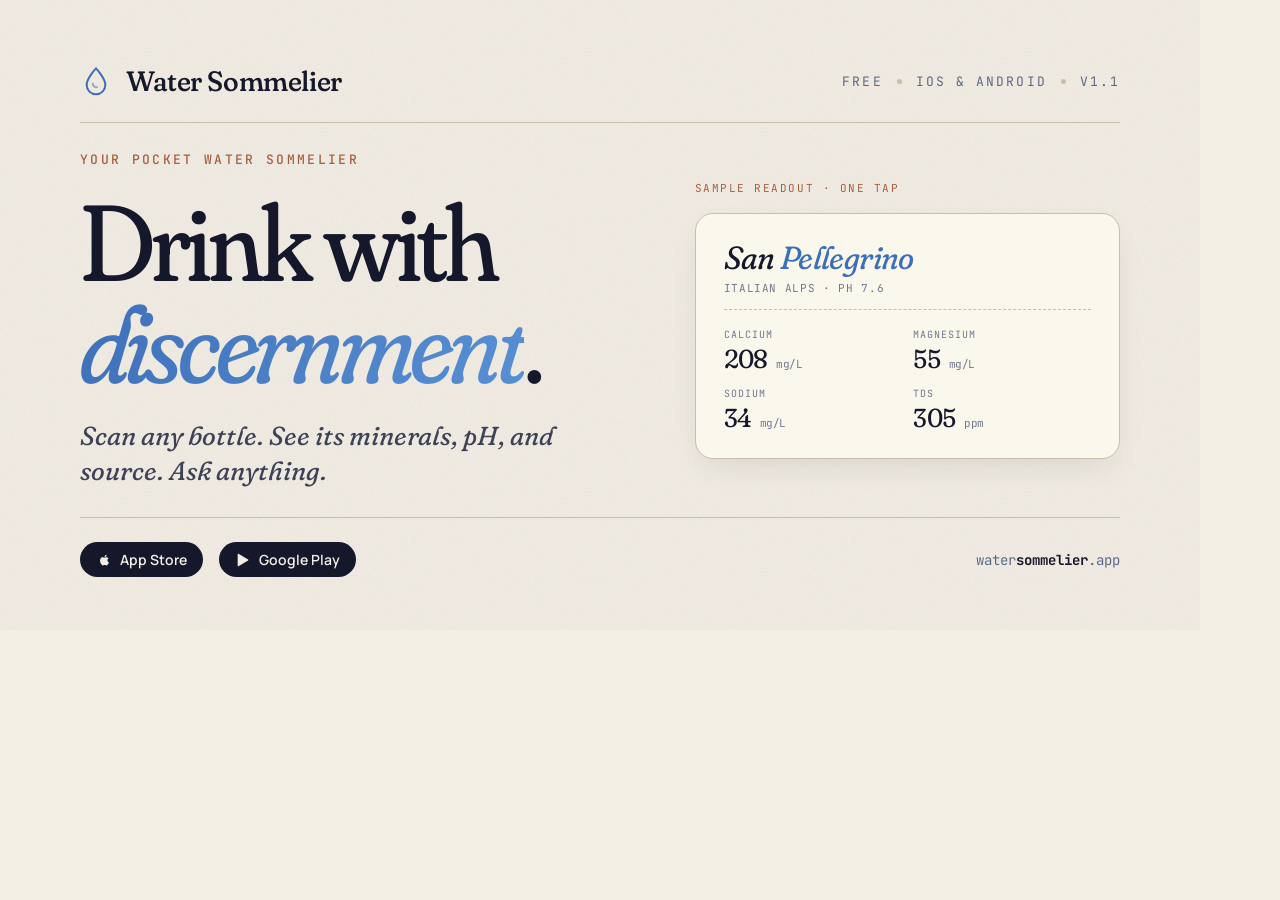
==== og-image.html @ 18b5c6a6 "Bucket A: Why-water-matters hook, testimonials + 4.9 rating bar, sticky mobile download CTA, real OG" ====
<!DOCTYPE html>
<html lang="en">
<head>
  <meta charset="UTF-8" />
  <title>Water Sommelier - OG Card</title>
  <link rel="preconnect" href="https://fonts.googleapis.com" />
  <link rel="preconnect" href="https://fonts.gstatic.com" crossorigin />
  <link href="https://fonts.googleapis.com/css2?family=Fraunces:ital,opsz,wght,SOFT@0,9..144,400..700,0..100;1,9..144,400..700,0..100&family=Manrope:wght@500;600&family=JetBrains+Mono:wght@500&display=swap" rel="stylesheet" />
  <style>
    * { box-sizing: border-box; margin: 0; padding: 0; }
    html, body {
      width: 1200px;
      height: 630px;
      overflow: hidden;
      background: #F4EFE5;
      color: #15182A;
      font-family: 'Manrope', sans-serif;
      position: relative;
    }
    /* Subtle paper grain */
    body::before {
      content: '';
      position: absolute;
      inset: 0;
      pointer-events: none;
      opacity: 0.5;
      mix-blend-mode: multiply;
      background-image: url("data:image/svg+xml;utf8,<svg xmlns='http://www.w3.org/2000/svg' width='220' height='220'><filter id='n'><feTurbulence type='fractalNoise' baseFrequency='0.85' numOctaves='2'/><feColorMatrix values='0 0 0 0 0.08, 0 0 0 0 0.07, 0 0 0 0 0.14, 0 0 0 0.13 0'/></filter><rect width='100%' height='100%' filter='url(%23n)'/></svg>");
    }
    .card {
      width: 100%;
      height: 100%;
      padding: 64px 80px;
      display: grid;
      grid-template-rows: auto 1fr auto;
      gap: 28px;
      position: relative;
    }

    /* Header */
    .header {
      display: flex;
      justify-content: space-between;
      align-items: center;
      padding-bottom: 24px;
      border-bottom: 1px solid #C9BFA6;
    }
    .brand {
      display: inline-flex;
      align-items: center;
      gap: 14px;
      font-family: 'Fraunces', Georgia, serif;
      font-variation-settings: 'opsz' 60, 'SOFT' 100;
      font-size: 28px;
      font-weight: 500;
      letter-spacing: -0.015em;
    }
    .brand svg { color: #3D6FB8; }
    .meta {
      font-family: 'JetBrains Mono', monospace;
      font-size: 13px;
      letter-spacing: 0.16em;
      text-transform: uppercase;
      color: #5A6A85;
      display: inline-flex;
      align-items: center;
      gap: 14px;
    }
    .meta .sep {
      width: 5px; height: 5px;
      background: #C9BFA6;
      border-radius: 50%;
    }

    /* Main content */
    .main {
      display: grid;
      grid-template-columns: minmax(0, 1.2fr) minmax(0, 1fr);
      gap: 60px;
      align-items: center;
    }
    .lockup {
      display: flex;
      flex-direction: column;
      gap: 24px;
    }
    .eyebrow {
      font-family: 'JetBrains Mono', monospace;
      font-size: 13px;
      letter-spacing: 0.18em;
      text-transform: uppercase;
      color: #A85F3C;
      font-weight: 500;
    }
    h1 {
      font-family: 'Fraunces', Georgia, serif;
      font-variation-settings: 'opsz' 144, 'SOFT' 100;
      font-size: 108px;
      font-weight: 400;
      line-height: 0.94;
      letter-spacing: -0.04em;
      color: #15182A;
    }
    h1 em {
      font-style: italic;
      font-variation-settings: 'opsz' 144, 'SOFT' 100, 'WONK' 1;
      background: linear-gradient(120deg, #3D6FB8, #5990D5);
      -webkit-background-clip: text;
      -webkit-text-fill-color: transparent;
      background-clip: text;
    }
    .lede {
      font-family: 'Fraunces', Georgia, serif;
      font-variation-settings: 'opsz' 24, 'SOFT' 100;
      font-style: italic;
      font-size: 26px;
      color: #3D4256;
      line-height: 1.35;
      max-width: 560px;
    }

    /* Right side - phone mockup hint + minerals */
    .visual {
      display: flex;
      flex-direction: column;
      gap: 18px;
      align-items: stretch;
      padding-left: 20px;
    }
    .visual-label {
      font-family: 'JetBrains Mono', monospace;
      font-size: 11px;
      letter-spacing: 0.14em;
      text-transform: uppercase;
      color: #A85F3C;
    }
    .specimen {
      background: #FAF7EC;
      border: 1px solid #C9BFA6;
      border-radius: 18px;
      padding: 24px 28px;
      box-shadow: 0 12px 32px -10px rgba(21, 24, 42, 0.12);
    }
    .spec-name {
      font-family: 'Fraunces', Georgia, serif;
      font-variation-settings: 'opsz' 60, 'SOFT' 100;
      font-style: italic;
      font-size: 32px;
      letter-spacing: -0.02em;
      margin-bottom: 4px;
    }
    .spec-name em {
      color: #3D6FB8;
    }
    .spec-origin {
      font-family: 'JetBrains Mono', monospace;
      font-size: 11px;
      letter-spacing: 0.06em;
      text-transform: uppercase;
      color: #717890;
      margin-bottom: 18px;
      padding-bottom: 14px;
      border-bottom: 1px dashed #C9BFA6;
    }
    .spec-grid {
      display: grid;
      grid-template-columns: 1fr 1fr;
      gap: 12px;
    }
    .spec-cell .label {
      font-family: 'JetBrains Mono', monospace;
      font-size: 10px;
      letter-spacing: 0.1em;
      text-transform: uppercase;
      color: #717890;
      margin-bottom: 2px;
    }
    .spec-cell .value {
      font-family: 'Fraunces', Georgia, serif;
      font-variation-settings: 'opsz' 60, 'SOFT' 100;
      font-size: 26px;
      font-weight: 400;
      letter-spacing: -0.02em;
      color: #15182A;
    }
    .spec-cell .unit {
      font-family: 'JetBrains Mono', monospace;
      font-size: 11px;
      color: #717890;
      margin-left: 2px;
    }

    /* Footer */
    .footer {
      display: flex;
      justify-content: space-between;
      align-items: center;
      padding-top: 24px;
      border-top: 1px solid #C9BFA6;
    }
    .stores {
      font-family: 'JetBrains Mono', monospace;
      font-size: 14px;
      letter-spacing: 0.06em;
      text-transform: uppercase;
      color: #5A6A85;
      display: inline-flex;
      align-items: center;
      gap: 16px;
    }
    .stores .store-pill {
      display: inline-flex;
      align-items: center;
      gap: 8px;
      padding: 8px 16px;
      background: #15182A;
      color: #F4EFE5;
      border-radius: 999px;
      text-transform: none;
      letter-spacing: 0;
      font-family: 'Manrope', sans-serif;
      font-size: 14px;
      font-weight: 600;
    }
    .url {
      font-family: 'JetBrains Mono', monospace;
      font-size: 14px;
      color: #5A6A85;
    }
    .url strong { color: #15182A; }
  </style>
</head>
<body>
  <div class="card">
    <!-- Header -->
    <div class="header">
      <div class="brand">
        <svg width="32" height="32" viewBox="0 0 24 24" fill="none" stroke="currentColor" stroke-width="1.5" stroke-linecap="round" stroke-linejoin="round">
          <path d="M12 2.5c0 0 7 7.5 7 12.5a7 7 0 0 1-14 0c0-5 7-12.5 7-12.5Z"/>
          <path d="M9.5 14c.4 1.6 1.7 2.7 3.2 2.7" opacity="0.55"/>
        </svg>
        Water Sommelier
      </div>
      <div class="meta">
        <span>Free</span>
        <span class="sep"></span>
        <span>iOS &amp; Android</span>
        <span class="sep"></span>
        <span>v1.1</span>
      </div>
    </div>

    <!-- Main split -->
    <div class="main">
      <div class="lockup">
        <div class="eyebrow">Your pocket water sommelier</div>
        <h1>Drink with<br><em>discernment</em>.</h1>
        <div class="lede">Scan any bottle. See its minerals, pH, and source. Ask anything.</div>
      </div>

      <div class="visual">
        <div class="visual-label">Sample readout &middot; one tap</div>
        <div class="specimen">
          <div class="spec-name">San <em>Pellegrino</em></div>
          <div class="spec-origin">Italian Alps &middot; pH 7.6</div>
          <div class="spec-grid">
            <div class="spec-cell">
              <div class="label">Calcium</div>
              <div class="value">208<span class="unit"> mg/L</span></div>
            </div>
            <div class="spec-cell">
              <div class="label">Magnesium</div>
              <div class="value">55<span class="unit"> mg/L</span></div>
            </div>
            <div class="spec-cell">
              <div class="label">Sodium</div>
              <div class="value">34<span class="unit"> mg/L</span></div>
            </div>
            <div class="spec-cell">
              <div class="label">TDS</div>
              <div class="value">305<span class="unit"> ppm</span></div>
            </div>
          </div>
        </div>
      </div>
    </div>

    <!-- Footer -->
    <div class="footer">
      <div class="stores">
        <span class="store-pill">
          <svg width="16" height="16" viewBox="0 0 24 24" fill="currentColor"><path d="M17.05 12.56c-.02-2.04 1.66-3.02 1.74-3.07-.95-1.38-2.42-1.57-2.94-1.59-1.25-.13-2.44.74-3.08.74-.64 0-1.62-.72-2.66-.7-1.37.02-2.63.8-3.33 2.02-1.42 2.46-.36 6.1 1.02 8.1.68.98 1.49 2.08 2.55 2.04 1.03-.04 1.42-.66 2.66-.66 1.25 0 1.6.66 2.7.64 1.12-.02 1.82-.99 2.5-1.98.79-1.14 1.11-2.24 1.13-2.3-.02-.01-2.17-.83-2.2-3.24ZM15.07 6.8c.55-.7.93-1.65.83-2.6-.8.04-1.79.55-2.36 1.24-.51.6-.97 1.58-.85 2.51.9.07 1.82-.45 2.38-1.15Z"/></svg>
          App Store
        </span>
        <span class="store-pill">
          <svg width="16" height="16" viewBox="0 0 24 24" fill="currentColor"><path d="M4 3.4c0-.6.62-1 1.16-.74L19.7 11.3c.56.32.56 1.08 0 1.4L5.16 21.4c-.54.26-1.16-.14-1.16-.74V3.4Z"/></svg>
          Google Play
        </span>
      </div>
      <div class="url">water<strong>sommelier</strong>.app</div>
    </div>
  </div>
</body>
</html>
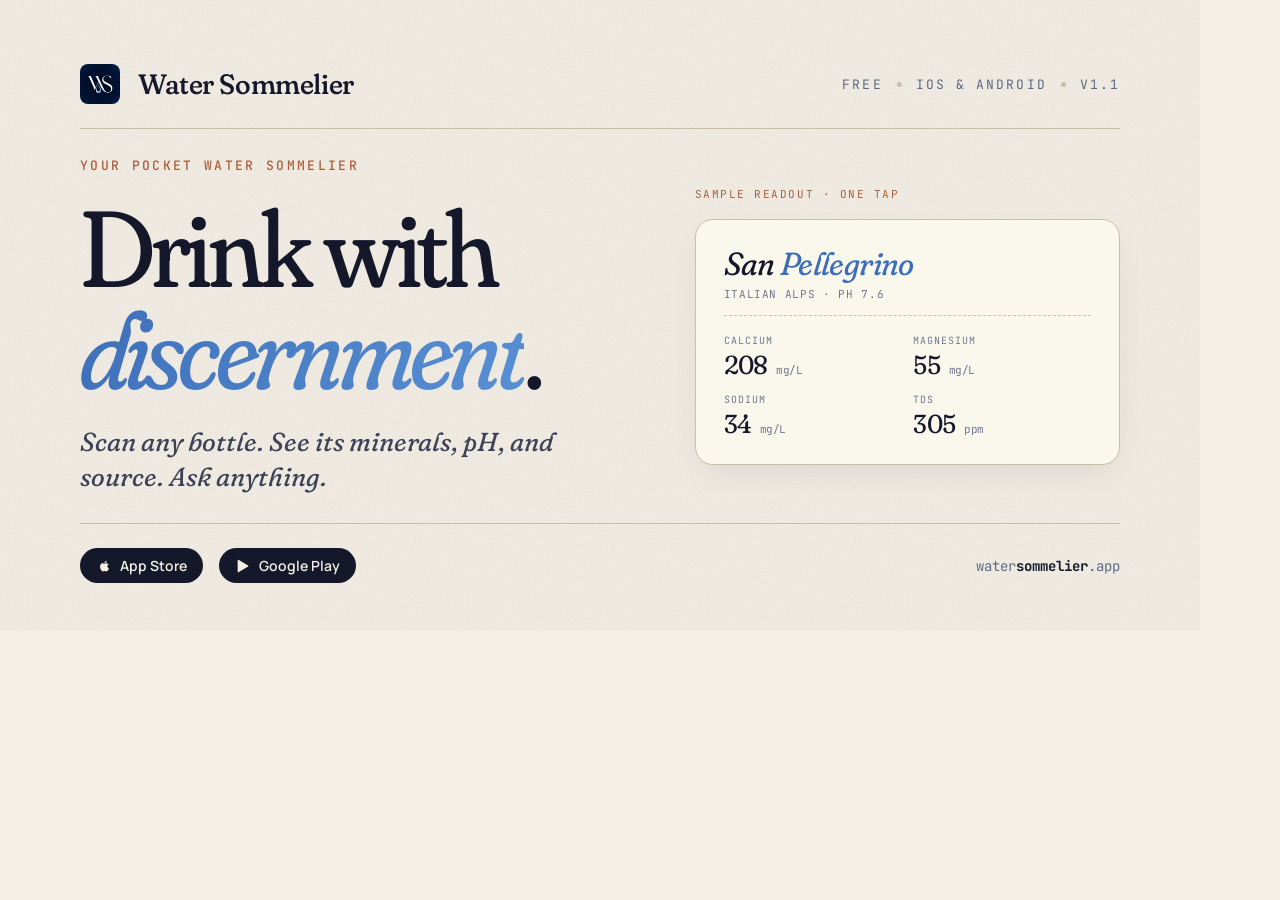
==== commit be393305: "Rebrand: use new logo.png everywhere (nav, footer, intro overlay, favicon, OG image)" ====
--- a/og-image.html
+++ b/og-image.html
@@ -235,10 +235,7 @@
     <!-- Header -->
     <div class="header">
       <div class="brand">
-        <svg width="32" height="32" viewBox="0 0 24 24" fill="none" stroke="currentColor" stroke-width="1.5" stroke-linecap="round" stroke-linejoin="round">
-          <path d="M12 2.5c0 0 7 7.5 7 12.5a7 7 0 0 1-14 0c0-5 7-12.5 7-12.5Z"/>
-          <path d="M9.5 14c.4 1.6 1.7 2.7 3.2 2.7" opacity="0.55"/>
-        </svg>
+        <img src="logo.png" alt="" width="40" height="40" style="display:inline-block;vertical-align:middle;border-radius:8px;margin-right:4px;"/>
         Water Sommelier
       </div>
       <div class="meta">
